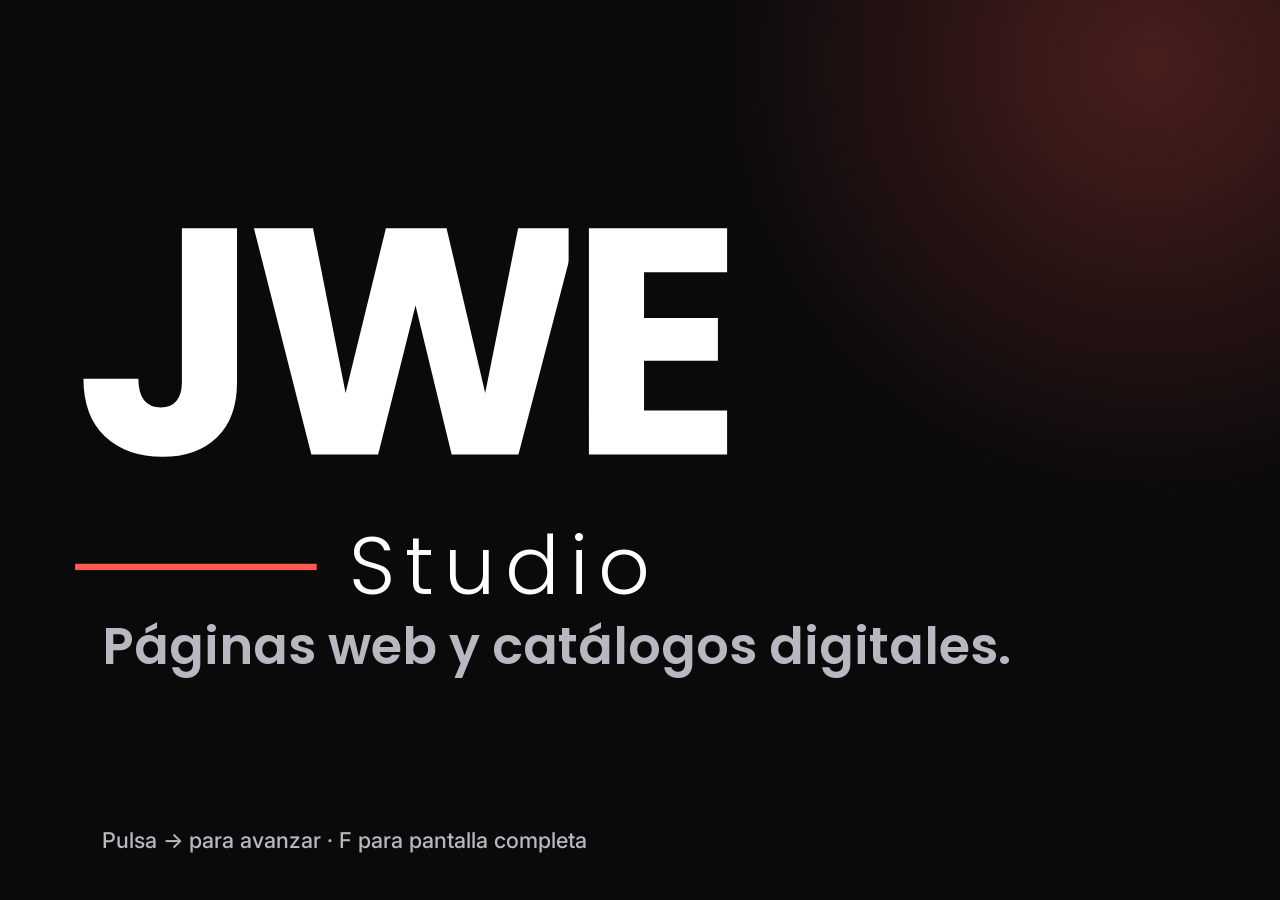
==== index.html @ 0e1ca834 "Add initial HTML structure for JWE Studio" ====
<!DOCTYPE html>
<html lang="es">
<head>
<meta charset="utf-8">
<meta name="viewport" content="width=device-width, initial-scale=1, viewport-fit=cover">
<title>JWE Studio</title>
<link rel="stylesheet" href="https://fonts.googleapis.com/css2?family=Inter:wght@500&family=Poppins:wght@300;600;700&display=swap">
<style>
:root{--bg:#0a0a0b;--fg:#fff;--mut:#b8b8c0;--card:#1a1a1d;--ln:#38383e;--ac:#ff5a4f;--e:cubic-bezier(.2,.7,.2,1);box-sizing:border-box;padding-top:env(safe-area-inset-top,0px);padding-bottom:env(safe-area-inset-bottom,0px)}
:root[data-theme="light"]{--bg:#fff;--fg:#111;--mut:#52525b;--card:#f1f1f3;--ln:#d4d4d8}
@media (prefers-color-scheme:dark){:root:not([data-theme="light"]){--bg:#0a0a0b}}
html{scroll-padding-top:env(safe-area-inset-top,0px)}
html,body{height:100%;margin:0;overflow:hidden}
body{background:var(--bg);color:var(--fg);font:500 clamp(20px,2.3vw,34px)/1.4 Inter,system-ui,sans-serif}
.glow{position:fixed;width:70vmax;height:70vmax;right:-25vmax;top:-30vmax;background:radial-gradient(closest-side,rgba(255,90,79,.26),transparent);animation:dr 24s ease-in-out infinite alternate}
@keyframes dr{to{transform:translate(-12vmax,16vmax) scale(1.2)}}
.bar{position:fixed;top:0;left:0;height:6px;background:var(--ac);width:0;transition:width .8s var(--e);z-index:5}
.wipe{position:fixed;inset:0;background:var(--ac);transform:scaleX(0);z-index:9;pointer-events:none}
.wipe.go{animation:w .9s cubic-bezier(.7,0,.3,1)}
@keyframes w{0%{transform:scaleX(0);transform-origin:left}50%{transform:scaleX(1);transform-origin:left}50.1%{transform:scaleX(1);transform-origin:right}100%{transform:scaleX(0);transform-origin:right}}
.s{position:fixed;inset:0;display:flex;flex-direction:column;justify-content:center;padding:6vh 8vw;opacity:0;visibility:hidden;transform:scale(1.07);filter:blur(14px);transition:opacity .7s,transform 1.2s var(--e),filter .7s,visibility 0s .7s}
.s.on{opacity:1;visibility:visible;transform:none;filter:none;transition-delay:0s}
h2{font:700 clamp(40px,7.2vw,112px)/1.03 Poppins,sans-serif;letter-spacing:-.03em;margin:0 0 .3em}
.h3{font:600 clamp(28px,4vw,60px)/1.15 Poppins,sans-serif;margin:.4em 0;color:var(--mut)}
.r,[data-s]{opacity:0;transform:translateY(40px);transition:opacity .9s var(--e),transform .9s var(--e);transition-delay:var(--d,0s)}
.on .r,[data-s].v{opacity:1;transform:none}
.w span{display:inline-block;opacity:0;transform:translateY(.5em);transition:opacity .9s var(--e) var(--d),transform .9s var(--e) var(--d)}
.on .w span{opacity:1;transform:none}
.logo{display:flex;font:700 clamp(100px,24vw,360px)/.92 Poppins,sans-serif;letter-spacing:-.05em;transform-origin:left}
.m{overflow:hidden;display:block;padding-bottom:.08em}
.m b{display:block;transform:translateY(110%);transition:transform 1.1s var(--e) var(--d)}
.on .m b{transform:none}
.on .zoom{animation:z 14s linear forwards}
@keyframes z{to{transform:scale(1.05)}}
.row{display:flex;align-items:center;gap:2.4vw;margin-top:1vh}
.line{height:6px;background:var(--ac);width:0;transition:width 1.4s var(--e) 1s}
.on .line{width:18vw}
.studio{font:300 clamp(36px,6vw,90px)/1 Poppins,sans-serif;letter-spacing:.12em}
.hint{position:absolute;left:8vw;bottom:5vh;color:var(--mut);font-size:clamp(18px,1.7vw,26px)}
.two{display:grid;grid-template-columns:1.05fr 1fr;gap:5vw;align-items:center}
.chaos{display:grid;grid-template-columns:repeat(3,1fr);gap:1.2vw}
.k{aspect-ratio:1;border-radius:16px;background:var(--card);border:2px solid var(--ln);transform:translate(var(--x),var(--y)) rotate(var(--r));transition:transform 1.3s var(--e),border-color 1s}
.k:after{content:"";display:block;height:12%;width:50%;margin:70% 0 0 12%;border-radius:99px;background:var(--ln);transition:background 1s}
.chaos.v .k{transform:none;border-color:var(--ac)}
.chaos.v .k:after{background:var(--ac)}
.ac{color:var(--ac)}
.ph{width:min(26vw,300px);aspect-ratio:9/18.5;border:10px solid #2a2a30;border-radius:42px;overflow:hidden;justify-self:center;box-shadow:0 30px 90px rgba(255,90,79,.3);opacity:0;transform:translateY(14vh) rotate(9deg) scale(.9);transition:opacity 1.2s var(--e) .4s,transform 1.4s var(--e) .4s}
.on .ph{opacity:1;transform:rotate(-4deg)}
.sc{height:100%;background:#fff;padding:14px;display:flex;flex-direction:column;gap:10px;color:#111;box-sizing:border-box}
.hd{height:14px;width:45%;background:#111;border-radius:99px}
.pg{display:grid;grid-template-columns:1fr 1fr;gap:10px;flex:1}
.p{background:#f1f1f3;border-radius:14px;position:relative;transform:scale(.4);opacity:0;transition:transform .7s var(--e) var(--d),opacity .7s var(--e) var(--d)}
.on .p{transform:none;opacity:1}
.p:after{content:"";position:absolute;left:10px;bottom:10px;width:44%;height:10px;border-radius:9px;background:var(--ac)}
.bt{background:var(--ac);color:#fff;text-align:center;border-radius:99px;padding:10px;font:600 15px Poppins,sans-serif}
.on .bt{animation:pu 1.4s 2.4s 2}
@keyframes pu{50%{transform:scale(1.08)}}
.of{position:relative;display:flex;align-items:baseline;gap:3vw;flex-wrap:wrap;border-bottom:2px solid var(--ln);padding:2.4vh 0}
.of b{font:700 clamp(36px,6vw,92px)/1.05 Poppins,sans-serif;letter-spacing:-.02em}
.of span{color:var(--mut)}
.of:after{content:"";position:absolute;left:0;bottom:-2px;height:4px;width:0;background:var(--ac);transition:width 1.1s var(--e) .3s}
.of.v:after{width:100%}
.tl{display:grid;grid-template-columns:repeat(4,1fr);gap:2vw;margin-top:6vh}
.st{position:relative;padding-top:86px}
.n{position:absolute;top:0;left:0;width:56px;height:56px;border-radius:50%;background:var(--ac);color:#fff;font:700 28px Poppins,sans-serif;display:grid;place-items:center;z-index:1}
.st:after{content:"";position:absolute;top:26px;left:56px;right:-2vw;height:4px;background:var(--ac);transform:scaleX(0);transform-origin:left;transition:transform 1s var(--e) .3s}
.st.v:after{transform:scaleX(1)}
.st:last-child:after{display:none}
.st b{display:block;font:700 clamp(28px,3.6vw,54px)/1.1 Poppins,sans-serif}
.st span{color:var(--mut)}
.nums{display:grid;grid-template-columns:repeat(3,1fr);gap:3vw}
.nums div{font:700 clamp(90px,15vw,240px)/1 Poppins,sans-serif;letter-spacing:-.04em}
.nums small{display:block;font:500 clamp(22px,2.6vw,38px)/1.25 Inter,sans-serif;letter-spacing:0;color:var(--mut);margin-top:.5em}
.it{display:flex;gap:2vw;align-items:center;padding:1.5vh 0;border-bottom:2px solid var(--ln);font:600 clamp(26px,3.6vw,56px)/1.15 Poppins,sans-serif;max-width:1100px}
.it svg{flex:none;width:1.1em;height:1.1em}
.it path{fill:none;stroke:var(--ac);stroke-width:3.4;stroke-linecap:round;stroke-linejoin:round;stroke-dasharray:40;stroke-dashoffset:40;transition:stroke-dashoffset .8s var(--e) .4s}
.it.v path{stroke-dashoffset:0}
.end{align-items:center;text-align:center}
.end h2{max-width:15ch;font-size:clamp(44px,8vw,130px)}
.mini{font:700 clamp(34px,5vw,76px)/1 Poppins,sans-serif;letter-spacing:-.04em}
@media (max-width:800px){.two{grid-template-columns:1fr}.ph{display:none}.tl{grid-template-columns:1fr 1fr;row-gap:5vh}.st:after{display:none}.nums{grid-template-columns:1fr}.nums div{font-size:22vw}}
@media (prefers-reduced-motion:reduce){*{transition-duration:.01s!important;transition-delay:0s!important;animation:none!important}.glow{display:none}}
</style>
</head>
<body>
<div class="glow"></div><div class="bar" id="b"></div><div class="wipe" id="w"></div>

<section class="s on">
<div class="zoom"><div class="logo"><span class="m"><b style="--d:.3s">J</b></span><span class="m"><b style="--d:.45s">W</b></span><span class="m"><b style="--d:.6s">E</b></span></div>
<div class="row"><i class="line"></i><span class="studio r" style="--d:1.1s">Studio</span></div></div>
<div class="h3 r" style="--d:1.7s">Páginas web y catálogos digitales.</div>
<div class="hint r" style="--d:2.6s">Pulsa → para avanzar · F para pantalla completa</div>
</section>

<section class="s">
<h2 class="r">Somos tres.</h2>
<h2 data-s="1">Y una idea.</h2>
<div class="h3" data-s="2" style="max-width:22ch">Que cada negocio se vea tan bien online como en la vida real.</div>
</section>

<section class="s">
<div class="two">
<div>
<h2 class="r">Vendes cosas buenas.</h2>
<div class="h3" data-s="1">Pero tu catálogo es un desorden.</div>
<div class="h3 ac" data-s="2">Así debería verse.</div>
</div>
<div class="chaos" data-t="2">
<i class="k" style="--x:-18px;--y:14px;--r:-9deg"></i><i class="k" style="--x:10px;--y:-22px;--r:7deg"></i><i class="k" style="--x:22px;--y:12px;--r:-5deg"></i>
<i class="k" style="--x:-8px;--y:26px;--r:11deg"></i><i class="k" style="--x:16px;--y:-10px;--r:-12deg"></i><i class="k" style="--x:-20px;--y:-14px;--r:6deg"></i>
</div>
</div>
</section>

<section class="s">
<div class="two">
<h2 class="w" data-d=".3">Claro. Rápido. Hermoso.</h2>
<div class="ph"><div class="sc"><i class="hd"></i><div class="pg"><i class="p" style="--d:1.2s"></i><i class="p" style="--d:1.35s"></i><i class="p" style="--d:1.5s"></i><i class="p" style="--d:1.65s"></i></div><div class="bt">Escribir por WhatsApp</div></div></div>
</div>
</section>

<section class="s">
<div class="of" data-s="1"><b>Páginas web</b><span>para que te encuentren</span></div>
<div class="of" data-s="2"><b>Catálogos digitales</b><span>para que elijan fácil</span></div>
<div class="of" data-s="3"><b>WhatsApp directo</b><span>para que te escriban ya</span></div>
</section>

<section class="s">
<h2 class="r">Cuatro pasos.</h2>
<div class="tl">
<div class="st" data-s="1"><i class="n">1</i><b>Escuchamos</b><span>qué vendes y a quién</span></div>
<div class="st" data-s="2"><i class="n">2</i><b>Diseñamos</b><span>un ejemplo real</span></div>
<div class="st" data-s="3"><i class="n">3</i><b>Ajustamos</b><span>hasta que te encante</span></div>
<div class="st" data-s="4"><i class="n">4</i><b>Publicamos</b><span>y queda listo</span></div>
</div>
</section>

<section class="s">
<h2 class="r">Lo esencial.</h2>
<div class="nums">
<div class="r" style="--d:.3s"><i data-n="3" style="font-style:normal">3</i><small>socios en el proyecto</small></div>
<div class="r" style="--d:.5s"><i data-n="4" style="font-style:normal">4</i><small>pasos hasta publicar</small></div>
<div class="r" style="--d:.7s"><i data-n="1" style="font-style:normal">1</i><small>toque para que te escriban</small></div>
</div>
</section>

<section class="s">
<h2 class="r">Lo que sigue.</h2>
<div class="it" data-s="1"><svg viewBox="0 0 24 24"><path d="M4 12l5 5L20 6"/></svg>Repartir los roles</div>
<div class="it" data-s="2"><svg viewBox="0 0 24 24"><path d="M4 12l5 5L20 6"/></svg>Definir servicios y precios</div>
<div class="it" data-s="3"><svg viewBox="0 0 24 24"><path d="M4 12l5 5L20 6"/></svg>Crear dos páginas de ejemplo</div>
<div class="it" data-s="4"><svg viewBox="0 0 24 24"><path d="M4 12l5 5L20 6"/></svg>Abrir Instagram y buscar clientes</div>
</section>

<section class="s end">
<div class="zoom"><h2 class="w" data-d=".2">Hagamos que tu negocio se vea como merece.</h2></div>
<div class="mini r" style="--d:2s">JWE<span class="ac">.</span>Studio</div>
<div class="h3 r" style="--d:2.3s">Páginas web y catálogos digitales.</div>
</section>

<script>
(function(){
var S=[].slice.call(document.querySelectorAll('.s')),i=0,st=0,busy=0,W=document.getElementById('w'),B=document.getElementById('b'),
rm=matchMedia('(prefers-reduced-motion:reduce)').matches;
[].forEach.call(document.querySelectorAll('.w'),function(e){var d=+(e.dataset.d||0);e.innerHTML=e.textContent.split(' ').map(function(t,j){return '<span style="--d:'+(d+j*.09)+'s">'+t+'</span>'}).join(' ')});
function it(k){return [].slice.call(S[k].querySelectorAll('[data-s],[data-t]'))}
function v(e){return +(e.dataset.s||e.dataset.t)}
function mx(k){return it(k).reduce(function(a,e){return Math.max(a,v(e))},0)}
function ap(){it(i).forEach(function(e){e.classList.toggle('v',v(e)<=st)})}
function cnt(e){var n=+e.dataset.n,t0=performance.now();e.textContent=0;(function f(t){var p=Math.min(1,(t-t0-700)/1200);e.textContent=Math.round(n*Math.max(0,p));if(p<1)requestAnimationFrame(f)})(t0)}
function show(k,full){i=k;S.forEach(function(e,j){e.classList.toggle('on',j===k)});st=full?mx(k):0;ap();B.style.width=(k/(S.length-1)*100)+'%';[].forEach.call(S[k].querySelectorAll('[data-n]'),cnt)}
function go(k,full){if(busy||k<0||k>=S.length)return;if(rm){show(k,full);return}busy=1;W.classList.remove('go');void W.offsetWidth;W.classList.add('go');setTimeout(function(){show(k,full)},450);setTimeout(function(){busy=0},900)}
function nx(){if(st<mx(i)){st++;ap()}else go(i+1)}
function pv(){if(st>0){st--;ap()}else go(i-1,true)}
document.addEventListener('keydown',function(e){var k=e.key;
if(k==='ArrowRight'||k==='PageDown'||k===' '||k==='Enter'){e.preventDefault();nx()}
else if(k==='ArrowLeft'||k==='PageUp'){pv()}
else if(k==='Home'){go(0)}else if(k==='End'){go(S.length-1,true)}
else if(k==='f'||k==='F'){try{document.fullscreenElement?document.exitFullscreen():document.documentElement.requestFullscreen()}catch(x){}}
else if(k==='t'||k==='T'){var r=document.documentElement;r.dataset.theme=r.dataset.theme==='light'?'dark':'light'}});
document.addEventListener('click',function(e){e.clientX<innerWidth*.25?pv():nx()});
var x0=null;
document.addEventListener('touchstart',function(e){x0=e.touches[0].clientX},{passive:true});
document.addEventListener('touchend',function(e){if(x0===null)return;var d=e.changedTouches[0].clientX-x0;x0=null;if(Math.abs(d)>60){d<0?nx():pv()}},{passive:true});
show(0);
})();
</script>
</body>
</html>
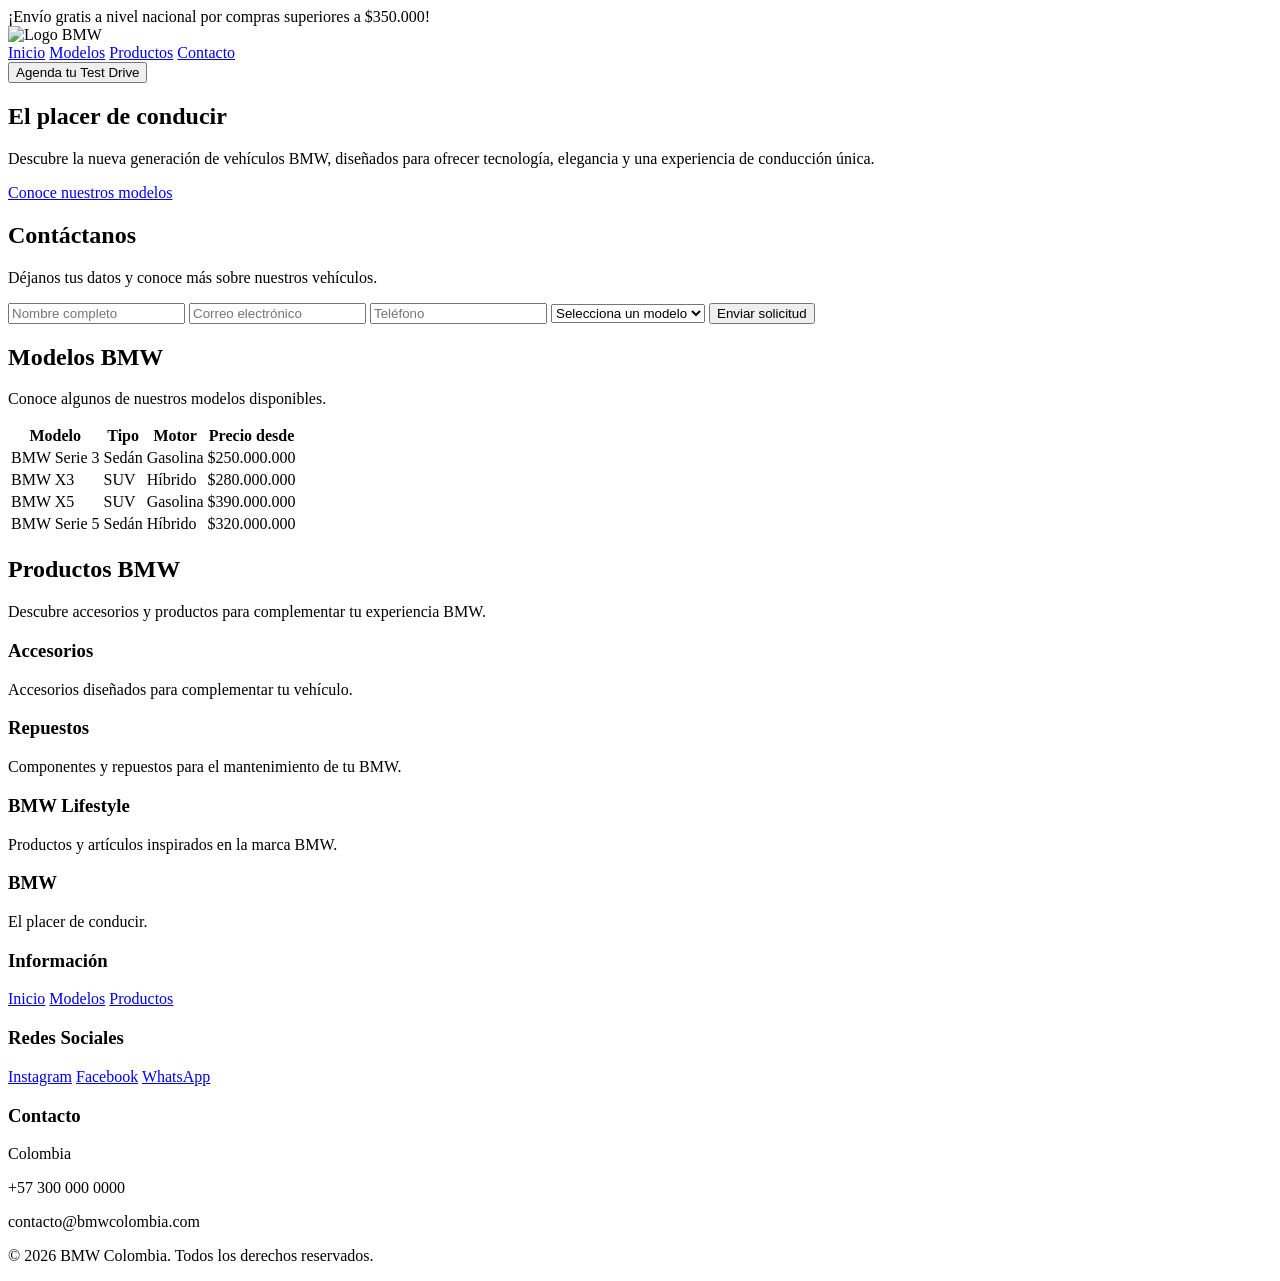
==== commit 8f45a5ca: "Update index.html" ====
--- a/index.html
+++ b/index.html
@@ -1,189 +1,329 @@
+
 <!DOCTYPE html>
 <html lang="es">
+
 <head>
-<meta charset="utf-8">
-<meta name="viewport" content="width=device-width, initial-scale=1, viewport-fit=cover">
-<title>JWE Studio</title>
-<link rel="stylesheet" href="https://fonts.googleapis.com/css2?family=Inter:wght@500&family=Poppins:wght@300;600;700&display=swap">
-<style>
-:root{--bg:#0a0a0b;--fg:#fff;--mut:#b8b8c0;--card:#1a1a1d;--ln:#38383e;--ac:#ff5a4f;--e:cubic-bezier(.2,.7,.2,1);box-sizing:border-box;padding-top:env(safe-area-inset-top,0px);padding-bottom:env(safe-area-inset-bottom,0px)}
-:root[data-theme="light"]{--bg:#fff;--fg:#111;--mut:#52525b;--card:#f1f1f3;--ln:#d4d4d8}
-@media (prefers-color-scheme:dark){:root:not([data-theme="light"]){--bg:#0a0a0b}}
-html{scroll-padding-top:env(safe-area-inset-top,0px)}
-html,body{height:100%;margin:0;overflow:hidden}
-body{background:var(--bg);color:var(--fg);font:500 clamp(20px,2.3vw,34px)/1.4 Inter,system-ui,sans-serif}
-.glow{position:fixed;width:70vmax;height:70vmax;right:-25vmax;top:-30vmax;background:radial-gradient(closest-side,rgba(255,90,79,.26),transparent);animation:dr 24s ease-in-out infinite alternate}
-@keyframes dr{to{transform:translate(-12vmax,16vmax) scale(1.2)}}
-.bar{position:fixed;top:0;left:0;height:6px;background:var(--ac);width:0;transition:width .8s var(--e);z-index:5}
-.wipe{position:fixed;inset:0;background:var(--ac);transform:scaleX(0);z-index:9;pointer-events:none}
-.wipe.go{animation:w .9s cubic-bezier(.7,0,.3,1)}
-@keyframes w{0%{transform:scaleX(0);transform-origin:left}50%{transform:scaleX(1);transform-origin:left}50.1%{transform:scaleX(1);transform-origin:right}100%{transform:scaleX(0);transform-origin:right}}
-.s{position:fixed;inset:0;display:flex;flex-direction:column;justify-content:center;padding:6vh 8vw;opacity:0;visibility:hidden;transform:scale(1.07);filter:blur(14px);transition:opacity .7s,transform 1.2s var(--e),filter .7s,visibility 0s .7s}
-.s.on{opacity:1;visibility:visible;transform:none;filter:none;transition-delay:0s}
-h2{font:700 clamp(40px,7.2vw,112px)/1.03 Poppins,sans-serif;letter-spacing:-.03em;margin:0 0 .3em}
-.h3{font:600 clamp(28px,4vw,60px)/1.15 Poppins,sans-serif;margin:.4em 0;color:var(--mut)}
-.r,[data-s]{opacity:0;transform:translateY(40px);transition:opacity .9s var(--e),transform .9s var(--e);transition-delay:var(--d,0s)}
-.on .r,[data-s].v{opacity:1;transform:none}
-.w span{display:inline-block;opacity:0;transform:translateY(.5em);transition:opacity .9s var(--e) var(--d),transform .9s var(--e) var(--d)}
-.on .w span{opacity:1;transform:none}
-.logo{display:flex;font:700 clamp(100px,24vw,360px)/.92 Poppins,sans-serif;letter-spacing:-.05em;transform-origin:left}
-.m{overflow:hidden;display:block;padding-bottom:.08em}
-.m b{display:block;transform:translateY(110%);transition:transform 1.1s var(--e) var(--d)}
-.on .m b{transform:none}
-.on .zoom{animation:z 14s linear forwards}
-@keyframes z{to{transform:scale(1.05)}}
-.row{display:flex;align-items:center;gap:2.4vw;margin-top:1vh}
-.line{height:6px;background:var(--ac);width:0;transition:width 1.4s var(--e) 1s}
-.on .line{width:18vw}
-.studio{font:300 clamp(36px,6vw,90px)/1 Poppins,sans-serif;letter-spacing:.12em}
-.hint{position:absolute;left:8vw;bottom:5vh;color:var(--mut);font-size:clamp(18px,1.7vw,26px)}
-.two{display:grid;grid-template-columns:1.05fr 1fr;gap:5vw;align-items:center}
-.chaos{display:grid;grid-template-columns:repeat(3,1fr);gap:1.2vw}
-.k{aspect-ratio:1;border-radius:16px;background:var(--card);border:2px solid var(--ln);transform:translate(var(--x),var(--y)) rotate(var(--r));transition:transform 1.3s var(--e),border-color 1s}
-.k:after{content:"";display:block;height:12%;width:50%;margin:70% 0 0 12%;border-radius:99px;background:var(--ln);transition:background 1s}
-.chaos.v .k{transform:none;border-color:var(--ac)}
-.chaos.v .k:after{background:var(--ac)}
-.ac{color:var(--ac)}
-.ph{width:min(26vw,300px);aspect-ratio:9/18.5;border:10px solid #2a2a30;border-radius:42px;overflow:hidden;justify-self:center;box-shadow:0 30px 90px rgba(255,90,79,.3);opacity:0;transform:translateY(14vh) rotate(9deg) scale(.9);transition:opacity 1.2s var(--e) .4s,transform 1.4s var(--e) .4s}
-.on .ph{opacity:1;transform:rotate(-4deg)}
-.sc{height:100%;background:#fff;padding:14px;display:flex;flex-direction:column;gap:10px;color:#111;box-sizing:border-box}
-.hd{height:14px;width:45%;background:#111;border-radius:99px}
-.pg{display:grid;grid-template-columns:1fr 1fr;gap:10px;flex:1}
-.p{background:#f1f1f3;border-radius:14px;position:relative;transform:scale(.4);opacity:0;transition:transform .7s var(--e) var(--d),opacity .7s var(--e) var(--d)}
-.on .p{transform:none;opacity:1}
-.p:after{content:"";position:absolute;left:10px;bottom:10px;width:44%;height:10px;border-radius:9px;background:var(--ac)}
-.bt{background:var(--ac);color:#fff;text-align:center;border-radius:99px;padding:10px;font:600 15px Poppins,sans-serif}
-.on .bt{animation:pu 1.4s 2.4s 2}
-@keyframes pu{50%{transform:scale(1.08)}}
-.of{position:relative;display:flex;align-items:baseline;gap:3vw;flex-wrap:wrap;border-bottom:2px solid var(--ln);padding:2.4vh 0}
-.of b{font:700 clamp(36px,6vw,92px)/1.05 Poppins,sans-serif;letter-spacing:-.02em}
-.of span{color:var(--mut)}
-.of:after{content:"";position:absolute;left:0;bottom:-2px;height:4px;width:0;background:var(--ac);transition:width 1.1s var(--e) .3s}
-.of.v:after{width:100%}
-.tl{display:grid;grid-template-columns:repeat(4,1fr);gap:2vw;margin-top:6vh}
-.st{position:relative;padding-top:86px}
-.n{position:absolute;top:0;left:0;width:56px;height:56px;border-radius:50%;background:var(--ac);color:#fff;font:700 28px Poppins,sans-serif;display:grid;place-items:center;z-index:1}
-.st:after{content:"";position:absolute;top:26px;left:56px;right:-2vw;height:4px;background:var(--ac);transform:scaleX(0);transform-origin:left;transition:transform 1s var(--e) .3s}
-.st.v:after{transform:scaleX(1)}
-.st:last-child:after{display:none}
-.st b{display:block;font:700 clamp(28px,3.6vw,54px)/1.1 Poppins,sans-serif}
-.st span{color:var(--mut)}
-.nums{display:grid;grid-template-columns:repeat(3,1fr);gap:3vw}
-.nums div{font:700 clamp(90px,15vw,240px)/1 Poppins,sans-serif;letter-spacing:-.04em}
-.nums small{display:block;font:500 clamp(22px,2.6vw,38px)/1.25 Inter,sans-serif;letter-spacing:0;color:var(--mut);margin-top:.5em}
-.it{display:flex;gap:2vw;align-items:center;padding:1.5vh 0;border-bottom:2px solid var(--ln);font:600 clamp(26px,3.6vw,56px)/1.15 Poppins,sans-serif;max-width:1100px}
-.it svg{flex:none;width:1.1em;height:1.1em}
-.it path{fill:none;stroke:var(--ac);stroke-width:3.4;stroke-linecap:round;stroke-linejoin:round;stroke-dasharray:40;stroke-dashoffset:40;transition:stroke-dashoffset .8s var(--e) .4s}
-.it.v path{stroke-dashoffset:0}
-.end{align-items:center;text-align:center}
-.end h2{max-width:15ch;font-size:clamp(44px,8vw,130px)}
-.mini{font:700 clamp(34px,5vw,76px)/1 Poppins,sans-serif;letter-spacing:-.04em}
-@media (max-width:800px){.two{grid-template-columns:1fr}.ph{display:none}.tl{grid-template-columns:1fr 1fr;row-gap:5vh}.st:after{display:none}.nums{grid-template-columns:1fr}.nums div{font-size:22vw}}
-@media (prefers-reduced-motion:reduce){*{transition-duration:.01s!important;transition-delay:0s!important;animation:none!important}.glow{display:none}}
-</style>
+    <meta charset="UTF-8">
+    <meta name="viewport" content="width=device-width, initial-scale=1.0">
+
+    <title>BMW Colombia</title>
+
+    <link rel="stylesheet" href="CSS/styles.css">
 </head>
+
 <body>
-<div class="glow"></div><div class="bar" id="b"></div><div class="wipe" id="w"></div>
-
-<section class="s on">
-<div class="zoom"><div class="logo"><span class="m"><b style="--d:.3s">J</b></span><span class="m"><b style="--d:.45s">W</b></span><span class="m"><b style="--d:.6s">E</b></span></div>
-<div class="row"><i class="line"></i><span class="studio r" style="--d:1.1s">Studio</span></div></div>
-<div class="h3 r" style="--d:1.7s">Páginas web y catálogos digitales.</div>
-<div class="hint r" style="--d:2.6s">Pulsa → para avanzar · F para pantalla completa</div>
-</section>
-
-<section class="s">
-<h2 class="r">Somos tres.</h2>
-<h2 data-s="1">Y una idea.</h2>
-<div class="h3" data-s="2" style="max-width:22ch">Que cada negocio se vea tan bien online como en la vida real.</div>
-</section>
-
-<section class="s">
-<div class="two">
-<div>
-<h2 class="r">Vendes cosas buenas.</h2>
-<div class="h3" data-s="1">Pero tu catálogo es un desorden.</div>
-<div class="h3 ac" data-s="2">Así debería verse.</div>
-</div>
-<div class="chaos" data-t="2">
-<i class="k" style="--x:-18px;--y:14px;--r:-9deg"></i><i class="k" style="--x:10px;--y:-22px;--r:7deg"></i><i class="k" style="--x:22px;--y:12px;--r:-5deg"></i>
-<i class="k" style="--x:-8px;--y:26px;--r:11deg"></i><i class="k" style="--x:16px;--y:-10px;--r:-12deg"></i><i class="k" style="--x:-20px;--y:-14px;--r:6deg"></i>
-</div>
-</div>
-</section>
-
-<section class="s">
-<div class="two">
-<h2 class="w" data-d=".3">Claro. Rápido. Hermoso.</h2>
-<div class="ph"><div class="sc"><i class="hd"></i><div class="pg"><i class="p" style="--d:1.2s"></i><i class="p" style="--d:1.35s"></i><i class="p" style="--d:1.5s"></i><i class="p" style="--d:1.65s"></i></div><div class="bt">Escribir por WhatsApp</div></div></div>
-</div>
-</section>
-
-<section class="s">
-<div class="of" data-s="1"><b>Páginas web</b><span>para que te encuentren</span></div>
-<div class="of" data-s="2"><b>Catálogos digitales</b><span>para que elijan fácil</span></div>
-<div class="of" data-s="3"><b>WhatsApp directo</b><span>para que te escriban ya</span></div>
-</section>
-
-<section class="s">
-<h2 class="r">Cuatro pasos.</h2>
-<div class="tl">
-<div class="st" data-s="1"><i class="n">1</i><b>Escuchamos</b><span>qué vendes y a quién</span></div>
-<div class="st" data-s="2"><i class="n">2</i><b>Diseñamos</b><span>un ejemplo real</span></div>
-<div class="st" data-s="3"><i class="n">3</i><b>Ajustamos</b><span>hasta que te encante</span></div>
-<div class="st" data-s="4"><i class="n">4</i><b>Publicamos</b><span>y queda listo</span></div>
-</div>
-</section>
-
-<section class="s">
-<h2 class="r">Lo esencial.</h2>
-<div class="nums">
-<div class="r" style="--d:.3s"><i data-n="3" style="font-style:normal">3</i><small>socios en el proyecto</small></div>
-<div class="r" style="--d:.5s"><i data-n="4" style="font-style:normal">4</i><small>pasos hasta publicar</small></div>
-<div class="r" style="--d:.7s"><i data-n="1" style="font-style:normal">1</i><small>toque para que te escriban</small></div>
-</div>
-</section>
-
-<section class="s">
-<h2 class="r">Lo que sigue.</h2>
-<div class="it" data-s="1"><svg viewBox="0 0 24 24"><path d="M4 12l5 5L20 6"/></svg>Repartir los roles</div>
-<div class="it" data-s="2"><svg viewBox="0 0 24 24"><path d="M4 12l5 5L20 6"/></svg>Definir servicios y precios</div>
-<div class="it" data-s="3"><svg viewBox="0 0 24 24"><path d="M4 12l5 5L20 6"/></svg>Crear dos páginas de ejemplo</div>
-<div class="it" data-s="4"><svg viewBox="0 0 24 24"><path d="M4 12l5 5L20 6"/></svg>Abrir Instagram y buscar clientes</div>
-</section>
-
-<section class="s end">
-<div class="zoom"><h2 class="w" data-d=".2">Hagamos que tu negocio se vea como merece.</h2></div>
-<div class="mini r" style="--d:2s">JWE<span class="ac">.</span>Studio</div>
-<div class="h3 r" style="--d:2.3s">Páginas web y catálogos digitales.</div>
-</section>
-
-<script>
-(function(){
-var S=[].slice.call(document.querySelectorAll('.s')),i=0,st=0,busy=0,W=document.getElementById('w'),B=document.getElementById('b'),
-rm=matchMedia('(prefers-reduced-motion:reduce)').matches;
-[].forEach.call(document.querySelectorAll('.w'),function(e){var d=+(e.dataset.d||0);e.innerHTML=e.textContent.split(' ').map(function(t,j){return '<span style="--d:'+(d+j*.09)+'s">'+t+'</span>'}).join(' ')});
-function it(k){return [].slice.call(S[k].querySelectorAll('[data-s],[data-t]'))}
-function v(e){return +(e.dataset.s||e.dataset.t)}
-function mx(k){return it(k).reduce(function(a,e){return Math.max(a,v(e))},0)}
-function ap(){it(i).forEach(function(e){e.classList.toggle('v',v(e)<=st)})}
-function cnt(e){var n=+e.dataset.n,t0=performance.now();e.textContent=0;(function f(t){var p=Math.min(1,(t-t0-700)/1200);e.textContent=Math.round(n*Math.max(0,p));if(p<1)requestAnimationFrame(f)})(t0)}
-function show(k,full){i=k;S.forEach(function(e,j){e.classList.toggle('on',j===k)});st=full?mx(k):0;ap();B.style.width=(k/(S.length-1)*100)+'%';[].forEach.call(S[k].querySelectorAll('[data-n]'),cnt)}
-function go(k,full){if(busy||k<0||k>=S.length)return;if(rm){show(k,full);return}busy=1;W.classList.remove('go');void W.offsetWidth;W.classList.add('go');setTimeout(function(){show(k,full)},450);setTimeout(function(){busy=0},900)}
-function nx(){if(st<mx(i)){st++;ap()}else go(i+1)}
-function pv(){if(st>0){st--;ap()}else go(i-1,true)}
-document.addEventListener('keydown',function(e){var k=e.key;
-if(k==='ArrowRight'||k==='PageDown'||k===' '||k==='Enter'){e.preventDefault();nx()}
-else if(k==='ArrowLeft'||k==='PageUp'){pv()}
-else if(k==='Home'){go(0)}else if(k==='End'){go(S.length-1,true)}
-else if(k==='f'||k==='F'){try{document.fullscreenElement?document.exitFullscreen():document.documentElement.requestFullscreen()}catch(x){}}
-else if(k==='t'||k==='T'){var r=document.documentElement;r.dataset.theme=r.dataset.theme==='light'?'dark':'light'}});
-document.addEventListener('click',function(e){e.clientX<innerWidth*.25?pv():nx()});
-var x0=null;
-document.addEventListener('touchstart',function(e){x0=e.touches[0].clientX},{passive:true});
-document.addEventListener('touchend',function(e){if(x0===null)return;var d=e.changedTouches[0].clientX-x0;x0=null;if(Math.abs(d)>60){d<0?nx():pv()}},{passive:true});
-show(0);
-})();
-</script>
+
+    <!-- BARRA SUPERIOR -->
+    <div class="barra">
+        ¡Envío gratis a nivel nacional por compras superiores a $350.000!
+    </div>
+
+
+    <!-- HEADER -->
+    <header class="header">
+
+        <!-- LOGO -->
+        <div class="logo">
+            <img src="images/logo.jpg" alt="Logo BMW">
+        </div>
+
+
+        <!-- MENU -->
+        <nav class="menu">
+
+            <a href="in">Inicio</a>
+            <a href="modelos.html">Modelos</a>
+            <a href="productos.html">Productos</a>
+            <a href="contacto.html">Contacto</a>
+
+        </nav>
+
+
+        <!-- BOTON -->
+        <button class="boton-test">
+            Agenda tu Test Drive
+        </button>
+
+    </header>
+
+
+    <!-- PORTADA -->
+    <section class="portada" id="inicio">
+
+        <div class="contenido-portada">
+
+            <h1>
+                El placer de conducir
+            </h1>
+
+            <p>
+                Descubre la nueva generación de vehículos BMW,
+                diseñados para ofrecer tecnología, elegancia y
+                una experiencia de conducción única.
+            </p>
+
+            <a href="#modelos" class="boton-portada">
+                Conoce nuestros modelos
+            </a>
+
+        </div>
+
+    </section>
+
+
+    <!-- CONTACTO -->
+    <section class="contacto" id="contacto">
+
+        <div class="titulo-seccion">
+
+            <h2>
+                Contáctanos
+            </h2>
+
+            <p>
+                Déjanos tus datos y conoce más sobre nuestros vehículos.
+            </p>
+
+        </div>
+
+
+        <!-- FORMULARIO -->
+        <form class="formulario">
+
+            <input
+                type="text"
+                name="nombre"
+                placeholder="Nombre completo"
+                required
+            >
+
+            <input
+                type="email"
+                name="correo"
+                placeholder="Correo electrónico"
+                required
+            >
+
+            <input
+                type="tel"
+                name="telefono"
+                placeholder="Teléfono"
+                required
+            >
+
+            <select name="modelo" required>
+
+                <option value="">
+                    Selecciona un modelo
+                </option>
+
+                <option value="BMW Serie 3">
+                    BMW Serie 3
+                </option>
+
+                <option value="BMW X3">
+                    BMW X3
+                </option>
+
+                <option value="BMW X5">
+                    BMW X5
+                </option>
+
+                <option value="BMW Serie 5">
+                    BMW Serie 5
+                </option>
+
+            </select>
+
+
+            <button type="submit">
+                Enviar solicitud
+            </button>
+
+        </form>
+
+    </section>
+
+
+    <!-- MODELOS -->
+    <section class="modelos" id="modelos">
+
+        <div class="titulo-modelos">
+
+            <h2>
+                Modelos BMW
+            </h2>
+
+            <p>
+                Conoce algunos de nuestros modelos disponibles.
+            </p>
+
+        </div>
+
+
+        <!-- TABLA -->
+        <div class="tabla-contenedor">
+
+            <table>
+
+                <thead>
+
+                    <tr>
+                        <th>Modelo</th>
+                        <th>Tipo</th>
+                        <th>Motor</th>
+                        <th>Precio desde</th>
+                    </tr>
+
+                </thead>
+
+
+                <tbody>
+
+                    <tr>
+                        <td>BMW Serie 3</td>
+                        <td>Sedán</td>
+                        <td>Gasolina</td>
+                        <td>$250.000.000</td>
+                    </tr>
+
+
+                    <tr>
+                        <td>BMW X3</td>
+                        <td>SUV</td>
+                        <td>Híbrido</td>
+                        <td>$280.000.000</td>
+                    </tr>
+
+
+                    <tr>
+                        <td>BMW X5</td>
+                        <td>SUV</td>
+                        <td>Gasolina</td>
+                        <td>$390.000.000</td>
+                    </tr>
+
+
+                    <tr>
+                        <td>BMW Serie 5</td>
+                        <td>Sedán</td>
+                        <td>Híbrido</td>
+                        <td>$320.000.000</td>
+                    </tr>
+
+                </tbody>
+
+            </table>
+
+        </div>
+
+    </section>
+
+
+    <!-- PRODUCTOS -->
+    <section class="productos" id="productos">
+
+        <div class="titulo-productos">
+
+            <h2>
+                Productos BMW
+            </h2>
+
+            <p>
+                Descubre accesorios y productos para complementar tu experiencia BMW.
+            </p>
+
+        </div>
+
+
+        <div class="productos-grid">
+
+            <div class="producto">
+                <h3>Accesorios</h3>
+                <p>
+                    Accesorios diseñados para complementar tu vehículo.
+                </p>
+            </div>
+
+
+            <div class="producto">
+                <h3>Repuestos</h3>
+                <p>
+                    Componentes y repuestos para el mantenimiento de tu BMW.
+                </p>
+            </div>
+
+
+            <div class="producto">
+                <h3>BMW Lifestyle</h3>
+                <p>
+                    Productos y artículos inspirados en la marca BMW.
+                </p>
+            </div>
+
+        </div>
+
+    </section>
+
+
+    <!-- FOOTER -->
+    <footer class="footer">
+
+        <div class="footer-columna">
+
+            <h3>BMW</h3>
+
+            <p>
+                El placer de conducir.
+            </p>
+
+        </div>
+
+
+        <div class="footer-columna">
+
+            <h3>Información</h3>
+
+            <a href="#inicio">Inicio</a>
+            <a href="#modelos">Modelos</a>
+            <a href="#productos">Productos</a>
+
+        </div>
+
+
+        <div class="footer-columna">
+
+            <h3>Redes Sociales</h3>
+
+            <a href="https://www.instagram.com/bmw.colombia/?hl=es">Instagram</a>
+            <a href="https://www.facebook.com/BMW.Colombia/?locale=es_LA">Facebook</a>
+            <a href="https://wa.me/573202572769">WhatsApp</a>
+
+        </div>
+
+
+        <div class="footer-columna">
+
+            <h3>Contacto</h3>
+
+            <p>Colombia</p>
+            <p>+57 300 000 0000</p>
+            <p>contacto@bmwcolombia.com</p>
+
+        </div>
+
+    </footer>
+
+
+    <!-- COPYRIGHT -->
+    <div class="copyright">
+
+        <p>
+            © 2026 BMW Colombia. Todos los derechos reservados.
+        </p>
+
+    </div>
+
 </body>
+
 </html>
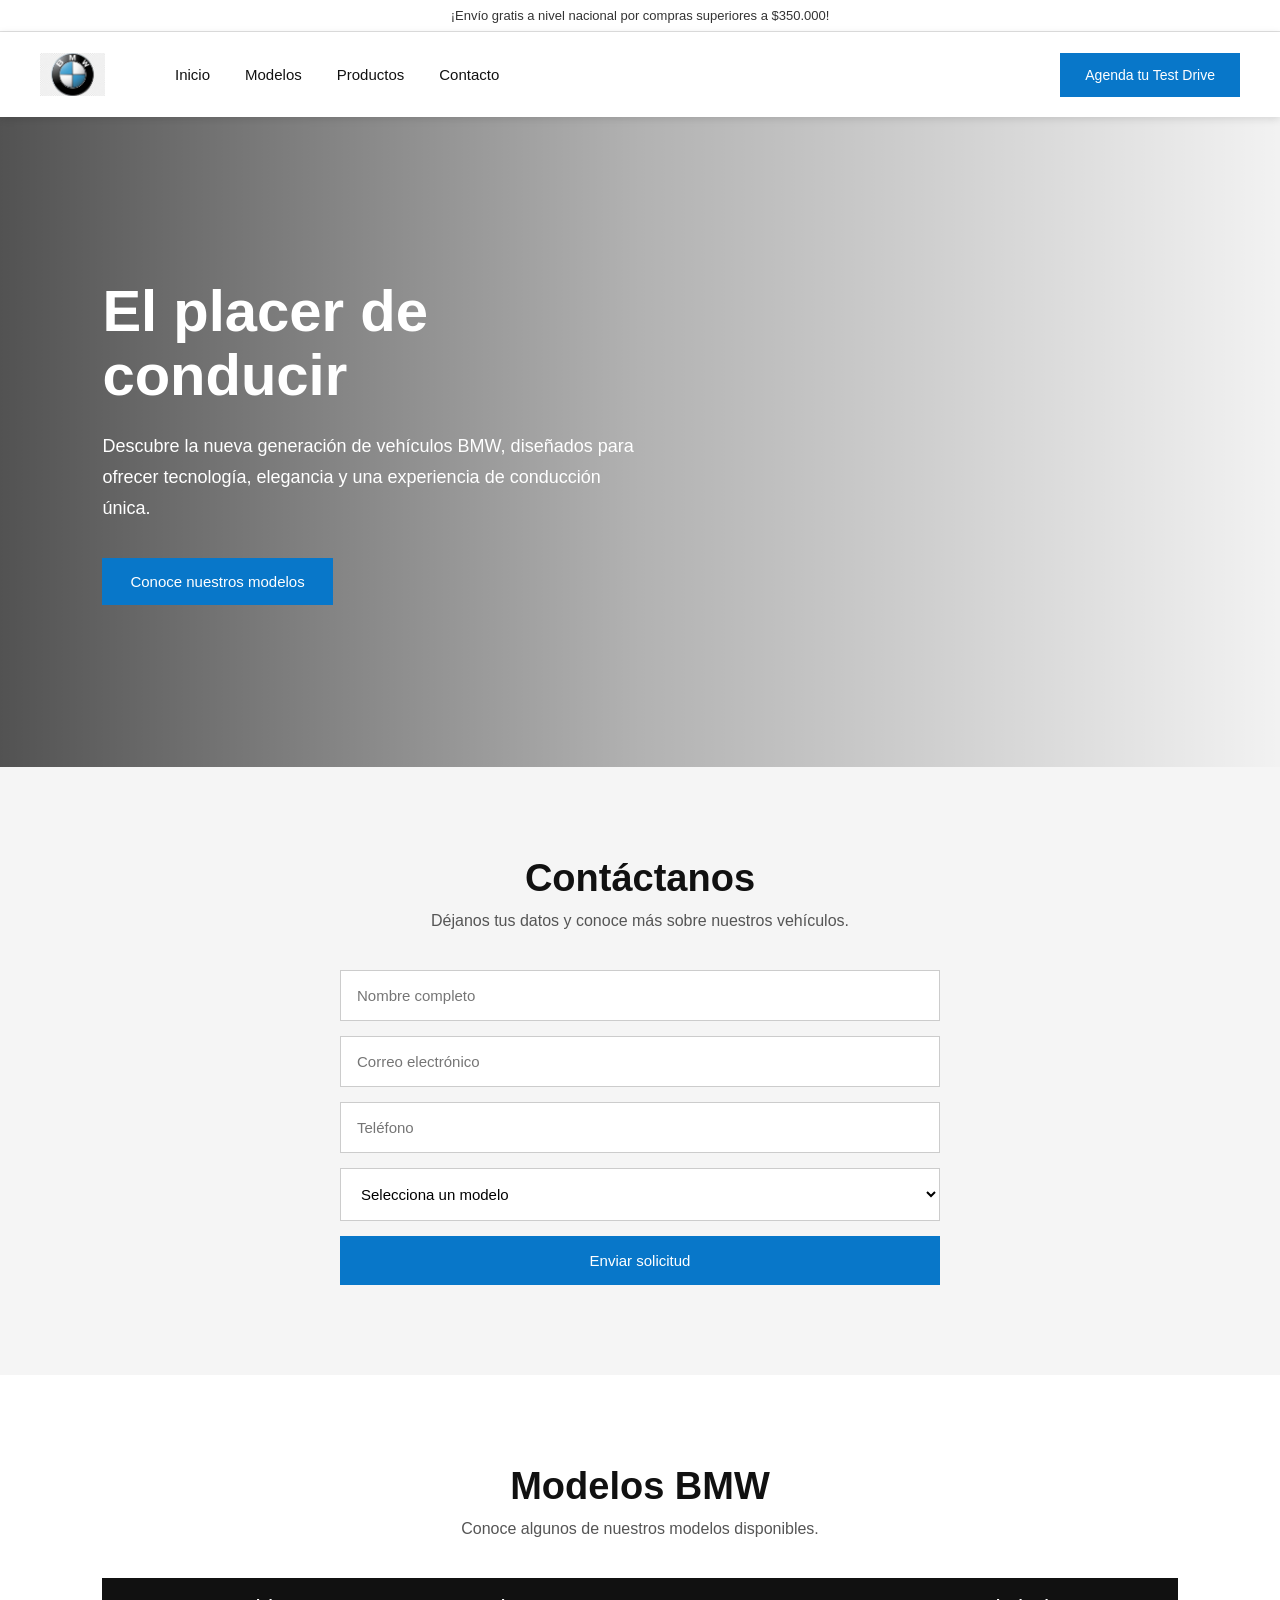
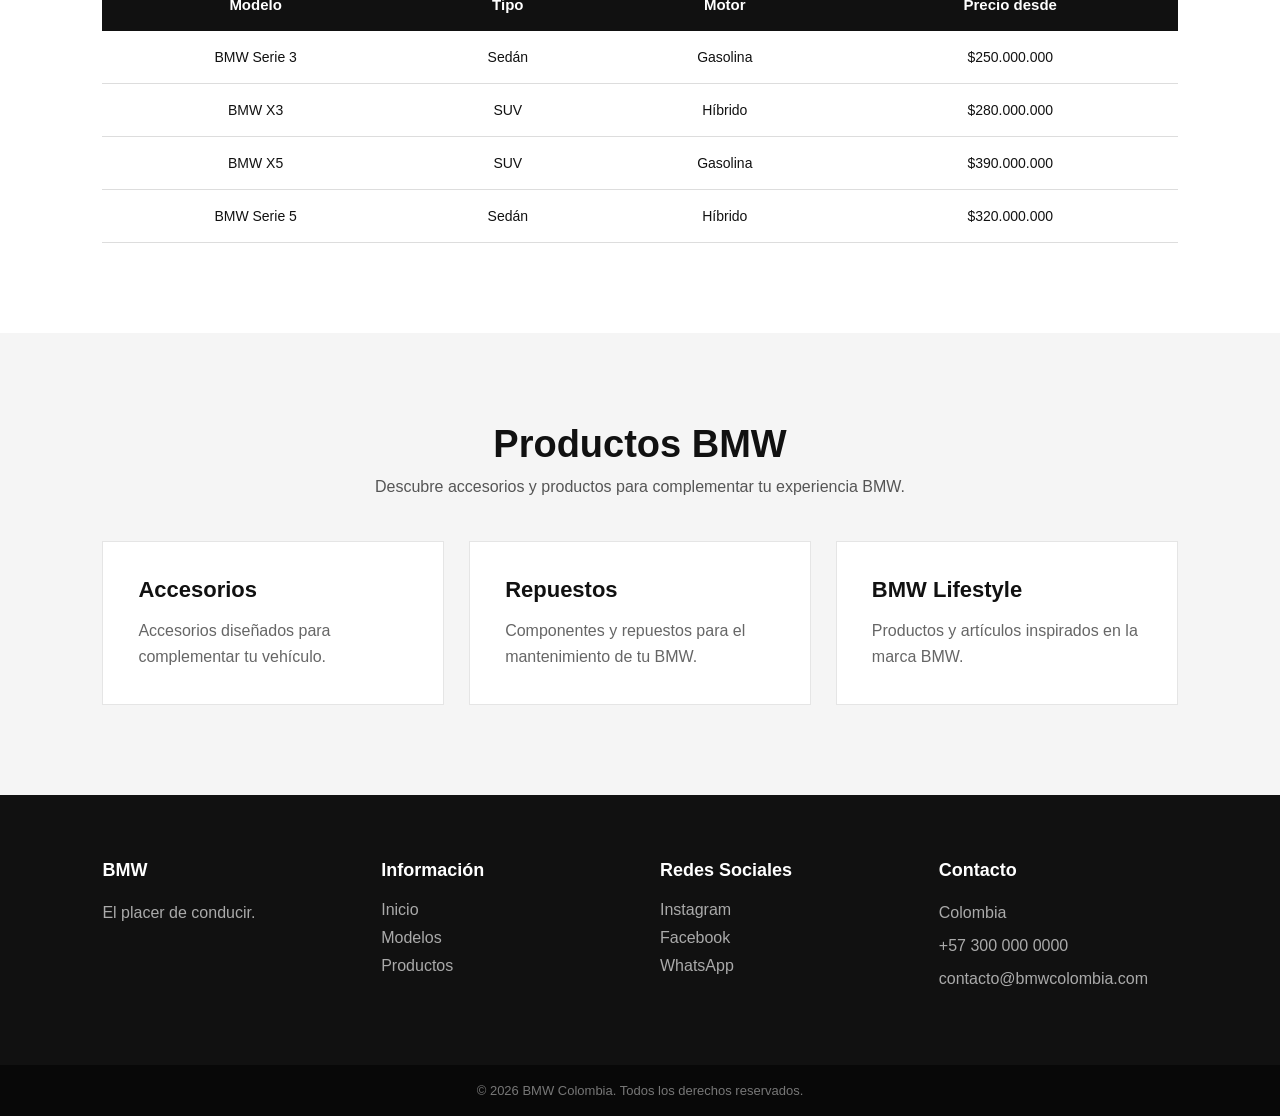
==== commit b74d8f56: "Add files via upload" ====
--- a/index.html
+++ b/index.html
@@ -1,329 +1,328 @@
-
-<!DOCTYPE html>
-<html lang="es">
-
-<head>
-    <meta charset="UTF-8">
-    <meta name="viewport" content="width=device-width, initial-scale=1.0">
-
-    <title>BMW Colombia</title>
-
-    <link rel="stylesheet" href="CSS/styles.css">
-</head>
-
-<body>
-
-    <!-- BARRA SUPERIOR -->
-    <div class="barra">
-        ¡Envío gratis a nivel nacional por compras superiores a $350.000!
-    </div>
-
-
-    <!-- HEADER -->
-    <header class="header">
-
-        <!-- LOGO -->
-        <div class="logo">
-            <img src="images/logo.jpg" alt="Logo BMW">
-        </div>
-
-
-        <!-- MENU -->
-        <nav class="menu">
-
-            <a href="in">Inicio</a>
-            <a href="modelos.html">Modelos</a>
-            <a href="productos.html">Productos</a>
-            <a href="contacto.html">Contacto</a>
-
-        </nav>
-
-
-        <!-- BOTON -->
-        <button class="boton-test">
-            Agenda tu Test Drive
-        </button>
-
-    </header>
-
-
-    <!-- PORTADA -->
-    <section class="portada" id="inicio">
-
-        <div class="contenido-portada">
-
-            <h1>
-                El placer de conducir
-            </h1>
-
-            <p>
-                Descubre la nueva generación de vehículos BMW,
-                diseñados para ofrecer tecnología, elegancia y
-                una experiencia de conducción única.
-            </p>
-
-            <a href="#modelos" class="boton-portada">
-                Conoce nuestros modelos
-            </a>
-
-        </div>
-
-    </section>
-
-
-    <!-- CONTACTO -->
-    <section class="contacto" id="contacto">
-
-        <div class="titulo-seccion">
-
-            <h2>
-                Contáctanos
-            </h2>
-
-            <p>
-                Déjanos tus datos y conoce más sobre nuestros vehículos.
-            </p>
-
-        </div>
-
-
-        <!-- FORMULARIO -->
-        <form class="formulario">
-
-            <input
-                type="text"
-                name="nombre"
-                placeholder="Nombre completo"
-                required
-            >
-
-            <input
-                type="email"
-                name="correo"
-                placeholder="Correo electrónico"
-                required
-            >
-
-            <input
-                type="tel"
-                name="telefono"
-                placeholder="Teléfono"
-                required
-            >
-
-            <select name="modelo" required>
-
-                <option value="">
-                    Selecciona un modelo
-                </option>
-
-                <option value="BMW Serie 3">
-                    BMW Serie 3
-                </option>
-
-                <option value="BMW X3">
-                    BMW X3
-                </option>
-
-                <option value="BMW X5">
-                    BMW X5
-                </option>
-
-                <option value="BMW Serie 5">
-                    BMW Serie 5
-                </option>
-
-            </select>
-
-
-            <button type="submit">
-                Enviar solicitud
-            </button>
-
-        </form>
-
-    </section>
-
-
-    <!-- MODELOS -->
-    <section class="modelos" id="modelos">
-
-        <div class="titulo-modelos">
-
-            <h2>
-                Modelos BMW
-            </h2>
-
-            <p>
-                Conoce algunos de nuestros modelos disponibles.
-            </p>
-
-        </div>
-
-
-        <!-- TABLA -->
-        <div class="tabla-contenedor">
-
-            <table>
-
-                <thead>
-
-                    <tr>
-                        <th>Modelo</th>
-                        <th>Tipo</th>
-                        <th>Motor</th>
-                        <th>Precio desde</th>
-                    </tr>
-
-                </thead>
-
-
-                <tbody>
-
-                    <tr>
-                        <td>BMW Serie 3</td>
-                        <td>Sedán</td>
-                        <td>Gasolina</td>
-                        <td>$250.000.000</td>
-                    </tr>
-
-
-                    <tr>
-                        <td>BMW X3</td>
-                        <td>SUV</td>
-                        <td>Híbrido</td>
-                        <td>$280.000.000</td>
-                    </tr>
-
-
-                    <tr>
-                        <td>BMW X5</td>
-                        <td>SUV</td>
-                        <td>Gasolina</td>
-                        <td>$390.000.000</td>
-                    </tr>
-
-
-                    <tr>
-                        <td>BMW Serie 5</td>
-                        <td>Sedán</td>
-                        <td>Híbrido</td>
-                        <td>$320.000.000</td>
-                    </tr>
-
-                </tbody>
-
-            </table>
-
-        </div>
-
-    </section>
-
-
-    <!-- PRODUCTOS -->
-    <section class="productos" id="productos">
-
-        <div class="titulo-productos">
-
-            <h2>
-                Productos BMW
-            </h2>
-
-            <p>
-                Descubre accesorios y productos para complementar tu experiencia BMW.
-            </p>
-
-        </div>
-
-
-        <div class="productos-grid">
-
-            <div class="producto">
-                <h3>Accesorios</h3>
-                <p>
-                    Accesorios diseñados para complementar tu vehículo.
-                </p>
-            </div>
-
-
-            <div class="producto">
-                <h3>Repuestos</h3>
-                <p>
-                    Componentes y repuestos para el mantenimiento de tu BMW.
-                </p>
-            </div>
-
-
-            <div class="producto">
-                <h3>BMW Lifestyle</h3>
-                <p>
-                    Productos y artículos inspirados en la marca BMW.
-                </p>
-            </div>
-
-        </div>
-
-    </section>
-
-
-    <!-- FOOTER -->
-    <footer class="footer">
-
-        <div class="footer-columna">
-
-            <h3>BMW</h3>
-
-            <p>
-                El placer de conducir.
-            </p>
-
-        </div>
-
-
-        <div class="footer-columna">
-
-            <h3>Información</h3>
-
-            <a href="#inicio">Inicio</a>
-            <a href="#modelos">Modelos</a>
-            <a href="#productos">Productos</a>
-
-        </div>
-
-
-        <div class="footer-columna">
-
-            <h3>Redes Sociales</h3>
-
-            <a href="https://www.instagram.com/bmw.colombia/?hl=es">Instagram</a>
-            <a href="https://www.facebook.com/BMW.Colombia/?locale=es_LA">Facebook</a>
-            <a href="https://wa.me/573202572769">WhatsApp</a>
-
-        </div>
-
-
-        <div class="footer-columna">
-
-            <h3>Contacto</h3>
-
-            <p>Colombia</p>
-            <p>+57 300 000 0000</p>
-            <p>contacto@bmwcolombia.com</p>
-
-        </div>
-
-    </footer>
-
-
-    <!-- COPYRIGHT -->
-    <div class="copyright">
-
-        <p>
-            © 2026 BMW Colombia. Todos los derechos reservados.
-        </p>
-
-    </div>
-
-</body>
-
-</html>
+<!DOCTYPE html>
+<html lang="es">
+
+<head>
+    <meta charset="UTF-8">
+    <meta name="viewport" content="width=device-width, initial-scale=1.0">
+
+    <title>BMW Colombia</title>
+
+    <link rel="stylesheet" href="CSS/styles.css">
+</head>
+
+<body>
+
+    <!-- BARRA SUPERIOR -->
+    <div class="barra">
+        ¡Envío gratis a nivel nacional por compras superiores a $350.000!
+    </div>
+
+
+    <!-- HEADER -->
+    <header class="header">
+
+        <!-- LOGO -->
+        <div class="logo">
+            <img src="images/logo.jpg" alt="Logo BMW">
+        </div>
+
+
+        <!-- MENU -->
+        <nav class="menu">
+
+            <a href="in">Inicio</a>
+            <a href="modelos.html">Modelos</a>
+            <a href="productos.html">Productos</a>
+            <a href="contacto.html">Contacto</a>
+
+        </nav>
+
+
+        <!-- BOTON -->
+        <button class="boton-test">
+            Agenda tu Test Drive
+        </button>
+
+    </header>
+
+
+    <!-- PORTADA -->
+    <section class="portada" id="inicio">
+
+        <div class="contenido-portada">
+
+            <h1>
+                El placer de conducir
+            </h1>
+
+            <p>
+                Descubre la nueva generación de vehículos BMW,
+                diseñados para ofrecer tecnología, elegancia y
+                una experiencia de conducción única.
+            </p>
+
+            <a href="#modelos" class="boton-portada">
+                Conoce nuestros modelos
+            </a>
+
+        </div>
+
+    </section>
+
+
+    <!-- CONTACTO -->
+    <section class="contacto" id="contacto">
+
+        <div class="titulo-seccion">
+
+            <h2>
+                Contáctanos
+            </h2>
+
+            <p>
+                Déjanos tus datos y conoce más sobre nuestros vehículos.
+            </p>
+
+        </div>
+
+
+        <!-- FORMULARIO -->
+        <form class="formulario">
+
+            <input
+                type="text"
+                name="nombre"
+                placeholder="Nombre completo"
+                required
+            >
+
+            <input
+                type="email"
+                name="correo"
+                placeholder="Correo electrónico"
+                required
+            >
+
+            <input
+                type="tel"
+                name="telefono"
+                placeholder="Teléfono"
+                required
+            >
+
+            <select name="modelo" required>
+
+                <option value="">
+                    Selecciona un modelo
+                </option>
+
+                <option value="BMW Serie 3">
+                    BMW Serie 3
+                </option>
+
+                <option value="BMW X3">
+                    BMW X3
+                </option>
+
+                <option value="BMW X5">
+                    BMW X5
+                </option>
+
+                <option value="BMW Serie 5">
+                    BMW Serie 5
+                </option>
+
+            </select>
+
+
+            <button type="submit">
+                Enviar solicitud
+            </button>
+
+        </form>
+
+    </section>
+
+
+    <!-- MODELOS -->
+    <section class="modelos" id="modelos">
+
+        <div class="titulo-modelos">
+
+            <h2>
+                Modelos BMW
+            </h2>
+
+            <p>
+                Conoce algunos de nuestros modelos disponibles.
+            </p>
+
+        </div>
+
+
+        <!-- TABLA -->
+        <div class="tabla-contenedor">
+
+            <table>
+
+                <thead>
+
+                    <tr>
+                        <th>Modelo</th>
+                        <th>Tipo</th>
+                        <th>Motor</th>
+                        <th>Precio desde</th>
+                    </tr>
+
+                </thead>
+
+
+                <tbody>
+
+                    <tr>
+                        <td>BMW Serie 3</td>
+                        <td>Sedán</td>
+                        <td>Gasolina</td>
+                        <td>$250.000.000</td>
+                    </tr>
+
+
+                    <tr>
+                        <td>BMW X3</td>
+                        <td>SUV</td>
+                        <td>Híbrido</td>
+                        <td>$280.000.000</td>
+                    </tr>
+
+
+                    <tr>
+                        <td>BMW X5</td>
+                        <td>SUV</td>
+                        <td>Gasolina</td>
+                        <td>$390.000.000</td>
+                    </tr>
+
+
+                    <tr>
+                        <td>BMW Serie 5</td>
+                        <td>Sedán</td>
+                        <td>Híbrido</td>
+                        <td>$320.000.000</td>
+                    </tr>
+
+                </tbody>
+
+            </table>
+
+        </div>
+
+    </section>
+
+
+    <!-- PRODUCTOS -->
+    <section class="productos" id="productos">
+
+        <div class="titulo-productos">
+
+            <h2>
+                Productos BMW
+            </h2>
+
+            <p>
+                Descubre accesorios y productos para complementar tu experiencia BMW.
+            </p>
+
+        </div>
+
+
+        <div class="productos-grid">
+
+            <div class="producto">
+                <h3>Accesorios</h3>
+                <p>
+                    Accesorios diseñados para complementar tu vehículo.
+                </p>
+            </div>
+
+
+            <div class="producto">
+                <h3>Repuestos</h3>
+                <p>
+                    Componentes y repuestos para el mantenimiento de tu BMW.
+                </p>
+            </div>
+
+
+            <div class="producto">
+                <h3>BMW Lifestyle</h3>
+                <p>
+                    Productos y artículos inspirados en la marca BMW.
+                </p>
+            </div>
+
+        </div>
+
+    </section>
+
+
+    <!-- FOOTER -->
+    <footer class="footer">
+
+        <div class="footer-columna">
+
+            <h3>BMW</h3>
+
+            <p>
+                El placer de conducir.
+            </p>
+
+        </div>
+
+
+        <div class="footer-columna">
+
+            <h3>Información</h3>
+
+            <a href="#inicio">Inicio</a>
+            <a href="#modelos">Modelos</a>
+            <a href="#productos">Productos</a>
+
+        </div>
+
+
+        <div class="footer-columna">
+
+            <h3>Redes Sociales</h3>
+
+            <a href="https://www.instagram.com/bmw.colombia/?hl=es">Instagram</a>
+            <a href="https://www.facebook.com/BMW.Colombia/?locale=es_LA">Facebook</a>
+            <a href="https://wa.me/573202572769">WhatsApp</a>
+
+        </div>
+
+
+        <div class="footer-columna">
+
+            <h3>Contacto</h3>
+
+            <p>Colombia</p>
+            <p>+57 300 000 0000</p>
+            <p>contacto@bmwcolombia.com</p>
+
+        </div>
+
+    </footer>
+
+
+    <!-- COPYRIGHT -->
+    <div class="copyright">
+
+        <p>
+            © 2026 BMW Colombia. Todos los derechos reservados.
+        </p>
+
+    </div>
+
+</body>
+
+</html>
--- a/CSS/styles.css
+++ b/CSS/styles.css
@@ -0,0 +1,649 @@
+/* =========================
+   CONFIGURACIÓN GENERAL
+   ========================= */
+
+* {
+    margin: 0;
+    padding: 0;
+    box-sizing: border-box;
+}
+
+html {
+    scroll-behavior: smooth;
+}
+
+body {
+    font-family: Arial, Helvetica, sans-serif;
+    color: #111;
+    background-color: white;
+}
+
+
+/* =========================
+   BARRA SUPERIOR
+   ========================= */
+
+.barra {
+    width: 100%;
+    height: 32px;
+
+    display: flex;
+    align-items: center;
+    justify-content: center;
+
+    background-color: white;
+    border-bottom: 1px solid #e0e0e0;
+
+    font-size: 13px;
+    color: #333;
+}
+
+
+/* =========================
+   HEADER
+   ========================= */
+
+.header {
+    width: 100%;
+    height: 85px;
+
+    display: flex;
+    align-items: center;
+
+    padding: 0 40px;
+
+    background-color: white;
+
+    box-shadow: 0 2px 8px rgba(0, 0, 0, 0.12);
+
+    position: relative;
+    z-index: 20;
+}
+
+
+/* LOGO */
+
+.logo {
+    display: flex;
+    align-items: center;
+}
+
+.logo img {
+    width: 65px;
+    height: 65px;
+
+    object-fit: contain;
+
+    display: block;
+}
+
+
+/* =========================
+   MENU
+   ========================= */
+
+.menu {
+    display: flex;
+    align-items: center;
+
+    gap: 35px;
+
+    margin-left: 70px;
+}
+
+.menu a {
+    color: #111;
+
+    text-decoration: none;
+
+    font-size: 15px;
+
+    transition: 0.3s;
+}
+
+.menu a:hover {
+    color: #0877c9;
+}
+
+
+/* =========================
+   BOTÓN TEST DRIVE
+   ========================= */
+
+.boton-test {
+    margin-left: auto;
+
+    padding: 14px 25px;
+
+    border: none;
+
+    background-color: #0877c9;
+    color: white;
+
+    font-size: 14px;
+
+    cursor: pointer;
+
+    transition: 0.3s;
+}
+
+.boton-test:hover {
+    background-color: #055b97;
+}
+
+
+/* =========================
+   PORTADA
+   ========================= */
+
+.portada {
+    width: 100%;
+    height: 650px;
+
+    display: flex;
+    align-items: center;
+
+    position: relative;
+
+    background-image:
+        linear-gradient(
+            to right,
+            rgba(0, 0, 0, 0.68),
+            rgba(0, 0, 0, 0.30),
+            rgba(0, 0, 0, 0.05)
+        ),
+        url("images/portada.jpg");
+
+    background-size: cover;
+    background-position: center;
+    background-repeat: no-repeat;
+}
+
+
+/* =========================
+   TEXTO DE PORTADA
+   ========================= */
+
+.contenido-portada {
+    width: 550px;
+
+    margin-left: 8%;
+
+    color: white;
+
+    position: relative;
+    z-index: 2;
+}
+
+.contenido-portada h1 {
+    font-size: 58px;
+
+    line-height: 1.1;
+
+    margin-bottom: 25px;
+}
+
+.contenido-portada p {
+    font-size: 18px;
+
+    line-height: 1.7;
+
+    margin-bottom: 35px;
+}
+
+
+/* BOTÓN PORTADA */
+
+.boton-portada {
+    display: inline-block;
+
+    padding: 15px 28px;
+
+    background-color: #0877c9;
+
+    color: white;
+
+    text-decoration: none;
+
+    font-size: 15px;
+
+    transition: 0.3s;
+}
+
+.boton-portada:hover {
+    background-color: #055b97;
+}
+
+
+/* =========================
+   CONTACTO
+   ========================= */
+
+.contacto {
+    width: 100%;
+
+    padding: 90px 10%;
+
+    background-color: #f5f5f5;
+}
+
+
+/* TITULO */
+
+.titulo-seccion {
+    text-align: center;
+
+    margin-bottom: 40px;
+}
+
+.titulo-seccion h2 {
+    font-size: 38px;
+
+    margin-bottom: 12px;
+}
+
+.titulo-seccion p {
+    font-size: 16px;
+
+    color: #555;
+}
+
+
+/* =========================
+   FORMULARIO
+   ========================= */
+
+.formulario {
+    width: 100%;
+    max-width: 600px;
+
+    margin: 0 auto;
+
+    display: flex;
+    flex-direction: column;
+
+    gap: 15px;
+}
+
+.formulario input,
+.formulario select {
+    width: 100%;
+
+    padding: 16px;
+
+    background-color: white;
+
+    border: 1px solid #ccc;
+
+    font-size: 15px;
+
+    outline: none;
+}
+
+.formulario input:focus,
+.formulario select:focus {
+    border-color: #0877c9;
+}
+
+
+/* BOTÓN */
+
+.formulario button {
+    width: 100%;
+
+    padding: 16px;
+
+    border: none;
+
+    background-color: #0877c9;
+    color: white;
+
+    font-size: 15px;
+
+    cursor: pointer;
+
+    transition: 0.3s;
+}
+
+.formulario button:hover {
+    background-color: #055b97;
+}
+
+
+/* =========================
+   MODELOS
+   ========================= */
+
+.modelos {
+    width: 100%;
+
+    padding: 90px 8%;
+
+    background-color: white;
+}
+
+.titulo-modelos {
+    text-align: center;
+
+    margin-bottom: 40px;
+}
+
+.titulo-modelos h2 {
+    font-size: 38px;
+
+    margin-bottom: 12px;
+}
+
+.titulo-modelos p {
+    color: #555;
+}
+
+
+/* =========================
+   TABLA
+   ========================= */
+
+.tabla-contenedor {
+    width: 100%;
+
+    overflow-x: auto;
+}
+
+table {
+    width: 100%;
+
+    border-collapse: collapse;
+
+    min-width: 700px;
+}
+
+th {
+    padding: 18px;
+
+    background-color: #111;
+
+    color: white;
+
+    font-size: 15px;
+}
+
+td {
+    padding: 18px;
+
+    border-bottom: 1px solid #ddd;
+
+    text-align: center;
+
+    font-size: 14px;
+}
+
+tbody tr {
+    transition: 0.2s;
+}
+
+tbody tr:hover {
+    background-color: #f5f5f5;
+}
+
+
+/* =========================
+   PRODUCTOS
+   ========================= */
+
+.productos {
+    width: 100%;
+
+    padding: 90px 8%;
+
+    background-color: #f5f5f5;
+}
+
+.titulo-productos {
+    text-align: center;
+
+    margin-bottom: 45px;
+}
+
+.titulo-productos h2 {
+    font-size: 38px;
+
+    margin-bottom: 12px;
+}
+
+.titulo-productos p {
+    color: #555;
+}
+
+
+/* GRID */
+
+.productos-grid {
+    display: grid;
+
+    grid-template-columns: repeat(3, 1fr);
+
+    gap: 25px;
+}
+
+
+/* TARJETAS */
+
+.producto {
+    padding: 35px;
+
+    background-color: white;
+
+    border: 1px solid #e5e5e5;
+
+    transition: 0.3s;
+}
+
+.producto:hover {
+    transform: translateY(-5px);
+
+    box-shadow: 0 8px 20px rgba(0, 0, 0, 0.10);
+}
+
+.producto h3 {
+    font-size: 22px;
+
+    margin-bottom: 15px;
+}
+
+.producto p {
+    color: #666;
+
+    line-height: 1.6;
+}
+
+
+/* =========================
+   FOOTER
+   ========================= */
+
+.footer {
+    width: 100%;
+
+    padding: 65px 8%;
+
+    background-color: #111;
+
+    color: white;
+
+    display: grid;
+
+    grid-template-columns: repeat(4, 1fr);
+
+    gap: 40px;
+}
+
+.footer-columna h3 {
+    font-size: 18px;
+
+    margin-bottom: 20px;
+}
+
+.footer-columna p {
+    color: #aaa;
+
+    margin-bottom: 9px;
+
+    line-height: 1.5;
+}
+
+.footer-columna a {
+    display: block;
+
+    color: #aaa;
+
+    text-decoration: none;
+
+    margin-bottom: 10px;
+
+    transition: 0.3s;
+}
+
+.footer-columna a:hover {
+    color: white;
+}
+
+
+/* =========================
+   COPYRIGHT
+   ========================= */
+
+.copyright {
+    width: 100%;
+
+    padding: 18px;
+
+    text-align: center;
+
+    background-color: #080808;
+
+    color: #777;
+
+    font-size: 13px;
+}
+
+
+/* =========================
+   RESPONSIVE
+   ========================= */
+
+@media (max-width: 900px) {
+
+    .header {
+        padding: 0 20px;
+    }
+
+    .menu {
+        gap: 18px;
+        margin-left: 30px;
+    }
+
+    .contenido-portada {
+        margin-left: 6%;
+    }
+
+    .productos-grid {
+        grid-template-columns: 1fr;
+    }
+
+    .footer {
+        grid-template-columns: 1fr 1fr;
+    }
+}
+
+
+@media (max-width: 700px) {
+
+    .barra {
+        font-size: 11px;
+    }
+
+    .header {
+        height: auto;
+
+        padding: 20px;
+
+        flex-wrap: wrap;
+
+        gap: 20px;
+    }
+
+    .menu {
+        order: 3;
+
+        width: 100%;
+
+        margin-left: 0;
+
+        justify-content: center;
+
+        flex-wrap: wrap;
+
+        gap: 20px;
+    }
+
+    .boton-test {
+        margin-left: auto;
+    }
+
+    .portada {
+        height: 550px;
+
+        background-position: center;
+    }
+
+    .contenido-portada {
+        width: 85%;
+
+        margin-left: 8%;
+    }
+
+    .contenido-portada h1 {
+        font-size: 40px;
+    }
+
+    .contenido-portada p {
+        font-size: 16px;
+    }
+
+    .contacto,
+    .modelos,
+    .productos {
+        padding: 65px 6%;
+    }
+
+    .titulo-seccion h2,
+    .titulo-modelos h2,
+    .titulo-productos h2 {
+        font-size: 30px;
+    }
+
+    .footer {
+        grid-template-columns: 1fr;
+
+        padding: 50px 8%;
+    }
+}
+
+
+@media (max-width: 450px) {
+
+    .logo img {
+        width: 55px;
+        height: 55px;
+    }
+
+    .boton-test {
+        padding: 11px 15px;
+
+        font-size: 12px;
+    }
+
+    .contenido-portada h1 {
+        font-size: 34px;
+    }
+}
